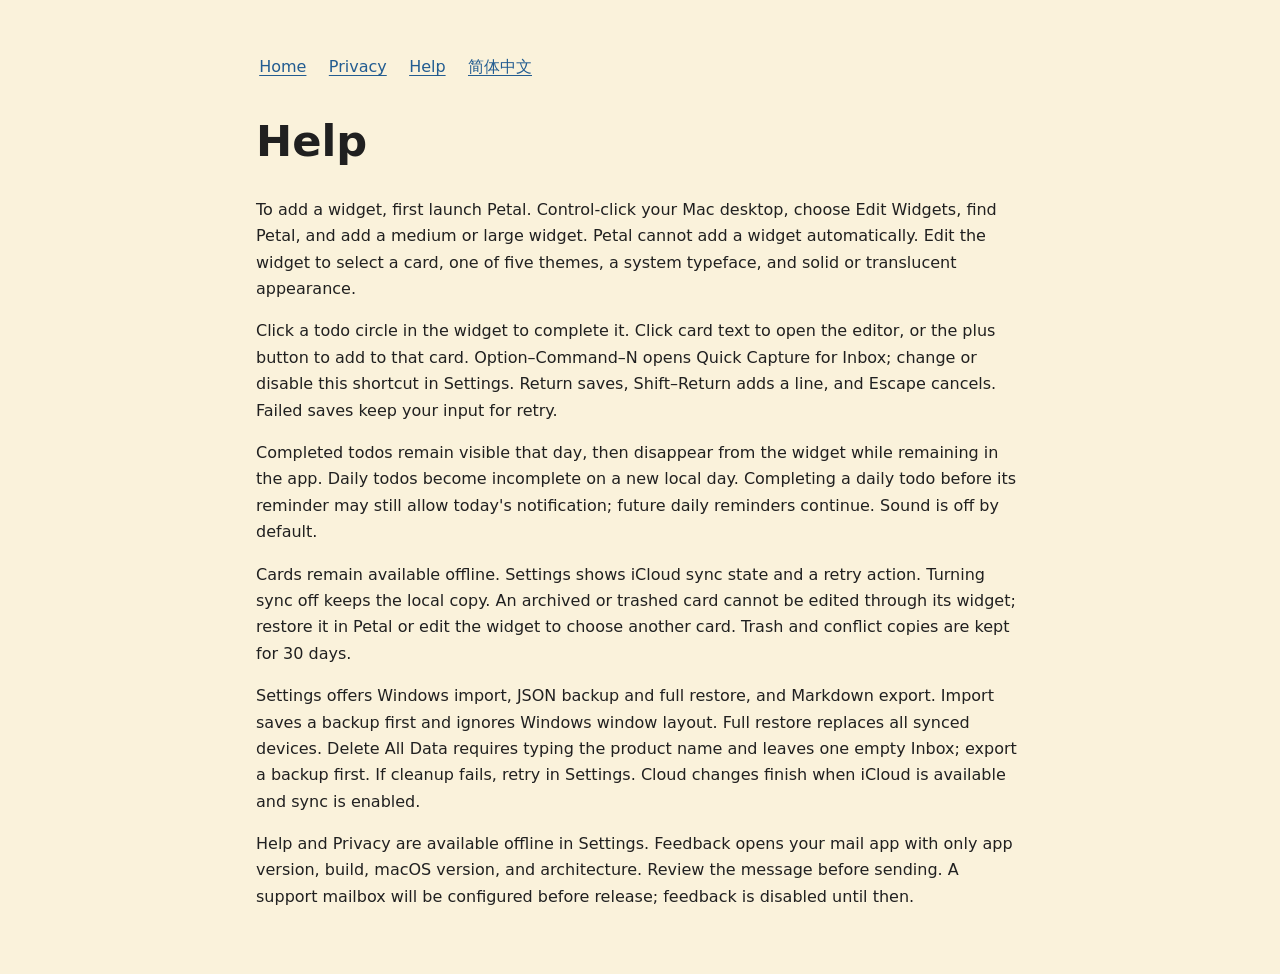
==== site/support/en.html @ ade8dd60 "feat: add themes onboarding and bilingual support" ====
<!doctype html>
<html lang="en">
<head><meta charset="utf-8"><meta name="viewport" content="width=device-width, initial-scale=1">
<meta name="color-scheme" content="light dark"><title>Help · Petal</title><link rel="stylesheet" href="../style.css"></head>
<body><header><nav aria-label="Navigation"><a href="../index.html">Home</a> <a href="../privacy/en.html">Privacy</a> <a href="../support/en.html">Help</a> <a href="zh-Hans.html" lang="zh-Hans" hreflang="zh-Hans">简体中文</a></nav></header>
<main><h1>Help</h1><p>To add a widget, first launch Petal. Control-click your Mac desktop, choose Edit Widgets, find Petal, and add a medium or large widget. Petal cannot add a widget automatically. Edit the widget to select a card, one of five themes, a system typeface, and solid or translucent appearance.</p>
<p>Click a todo circle in the widget to complete it. Click card text to open the editor, or the plus button to add to that card. Option–Command–N opens Quick Capture for Inbox; change or disable this shortcut in Settings. Return saves, Shift–Return adds a line, and Escape cancels. Failed saves keep your input for retry.</p>
<p>Completed todos remain visible that day, then disappear from the widget while remaining in the app. Daily todos become incomplete on a new local day. Completing a daily todo before its reminder may still allow today&#39;s notification; future daily reminders continue. Sound is off by default.</p>
<p>Cards remain available offline. Settings shows iCloud sync state and a retry action. Turning sync off keeps the local copy. An archived or trashed card cannot be edited through its widget; restore it in Petal or edit the widget to choose another card. Trash and conflict copies are kept for 30 days.</p>
<p>Settings offers Windows import, JSON backup and full restore, and Markdown export. Import saves a backup first and ignores Windows window layout. Full restore replaces all synced devices. Delete All Data requires typing the product name and leaves one empty Inbox; export a backup first. If cleanup fails, retry in Settings. Cloud changes finish when iCloud is available and sync is enabled.</p>
<p>Help and Privacy are available offline in Settings. Feedback opens your mail app with only app version, build, macOS version, and architecture. Review the message before sending. A support mailbox will be configured before release; feedback is disabled until then.</p></main></body></html>
---- site/style.css ----
:root { color-scheme: light dark; font-family: system-ui, sans-serif; line-height: 1.65; color: #202020; background: #faf2db; }
body { max-width: 48rem; margin: 0 auto; padding: clamp(1rem, 4vw, 3rem); }
nav { display: flex; flex-wrap: wrap; gap: 1rem; }
a { color: #225c91; text-underline-offset: .2em; padding: .4rem .2rem; }
a:focus-visible { outline: 3px solid currentColor; outline-offset: 3px; border-radius: .2rem; }
h1 { line-height: 1.2; font-size: clamp(1.8rem, 5vw, 2.7rem); }
p { overflow-wrap: anywhere; }
@media (prefers-color-scheme: dark) { :root { color: #f5f5f5; background: #332e24; } a { color: #9ccaff; } }
@media (prefers-contrast: more) { a { text-decoration-thickness: 2px; } }
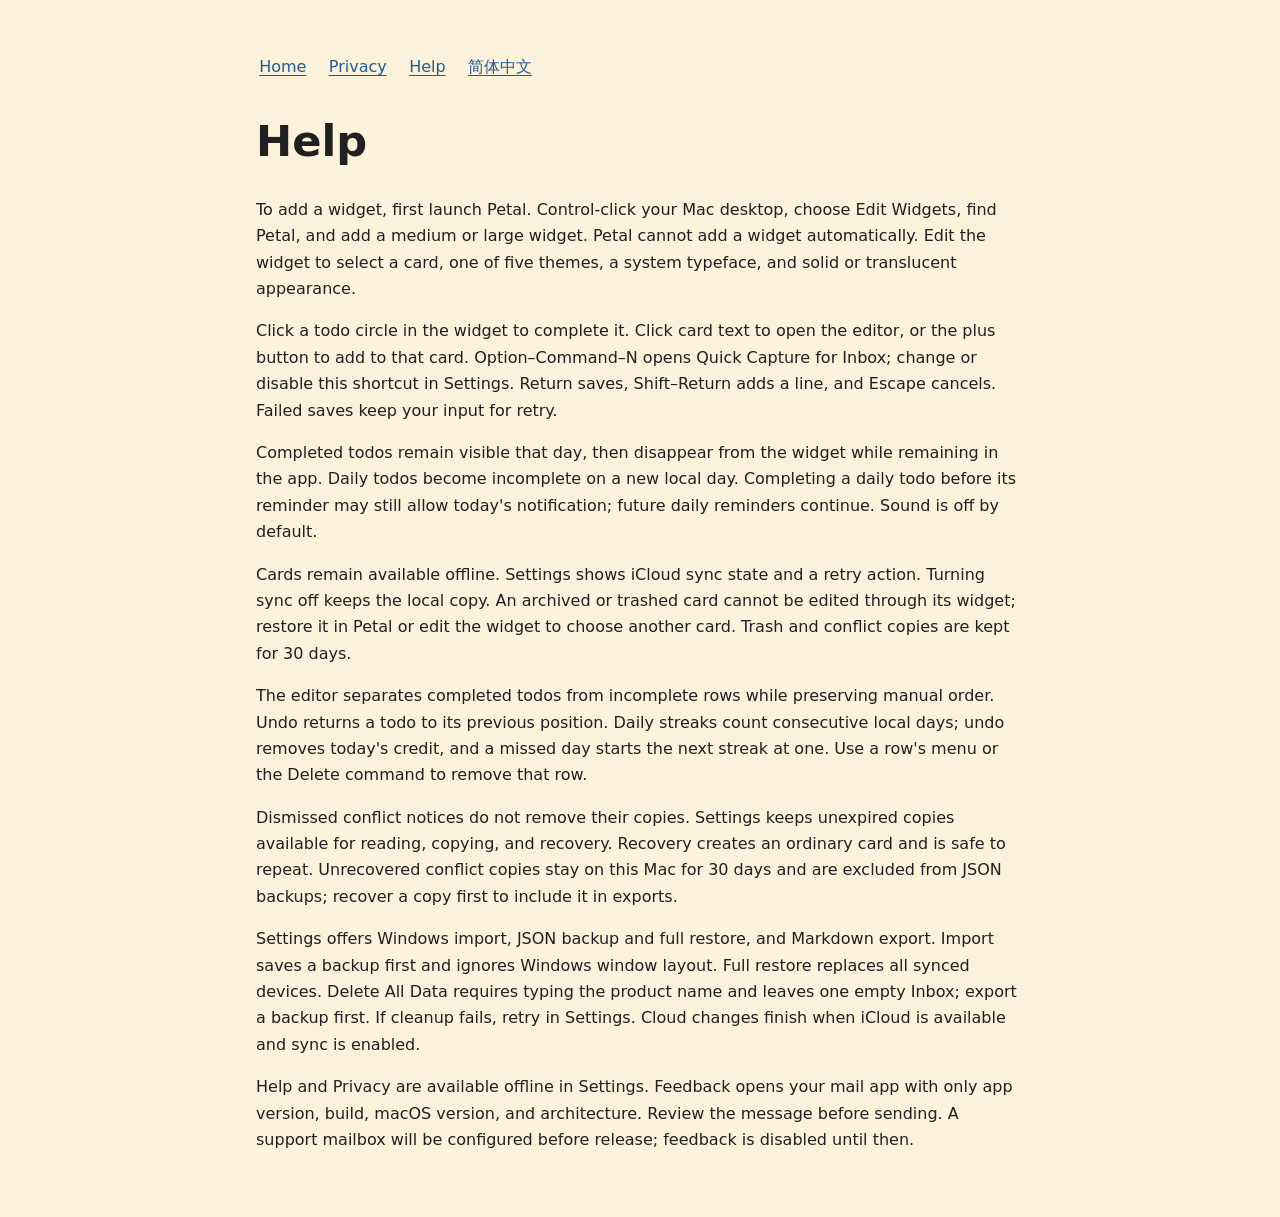
==== commit 6535748d: "fix: close final checklist integration gaps" ====
--- a/site/support/en.html
+++ b/site/support/en.html
@@ -7,5 +7,7 @@
 <p>Click a todo circle in the widget to complete it. Click card text to open the editor, or the plus button to add to that card. Option–Command–N opens Quick Capture for Inbox; change or disable this shortcut in Settings. Return saves, Shift–Return adds a line, and Escape cancels. Failed saves keep your input for retry.</p>
 <p>Completed todos remain visible that day, then disappear from the widget while remaining in the app. Daily todos become incomplete on a new local day. Completing a daily todo before its reminder may still allow today&#39;s notification; future daily reminders continue. Sound is off by default.</p>
 <p>Cards remain available offline. Settings shows iCloud sync state and a retry action. Turning sync off keeps the local copy. An archived or trashed card cannot be edited through its widget; restore it in Petal or edit the widget to choose another card. Trash and conflict copies are kept for 30 days.</p>
+<p>The editor separates completed todos from incomplete rows while preserving manual order. Undo returns a todo to its previous position. Daily streaks count consecutive local days; undo removes today's credit, and a missed day starts the next streak at one. Use a row's menu or the Delete command to remove that row.</p>
+<p>Dismissed conflict notices do not remove their copies. Settings keeps unexpired copies available for reading, copying, and recovery. Recovery creates an ordinary card and is safe to repeat. Unrecovered conflict copies stay on this Mac for 30 days and are excluded from JSON backups; recover a copy first to include it in exports.</p>
 <p>Settings offers Windows import, JSON backup and full restore, and Markdown export. Import saves a backup first and ignores Windows window layout. Full restore replaces all synced devices. Delete All Data requires typing the product name and leaves one empty Inbox; export a backup first. If cleanup fails, retry in Settings. Cloud changes finish when iCloud is available and sync is enabled.</p>
 <p>Help and Privacy are available offline in Settings. Feedback opens your mail app with only app version, build, macOS version, and architecture. Review the message before sending. A support mailbox will be configured before release; feedback is disabled until then.</p></main></body></html>
